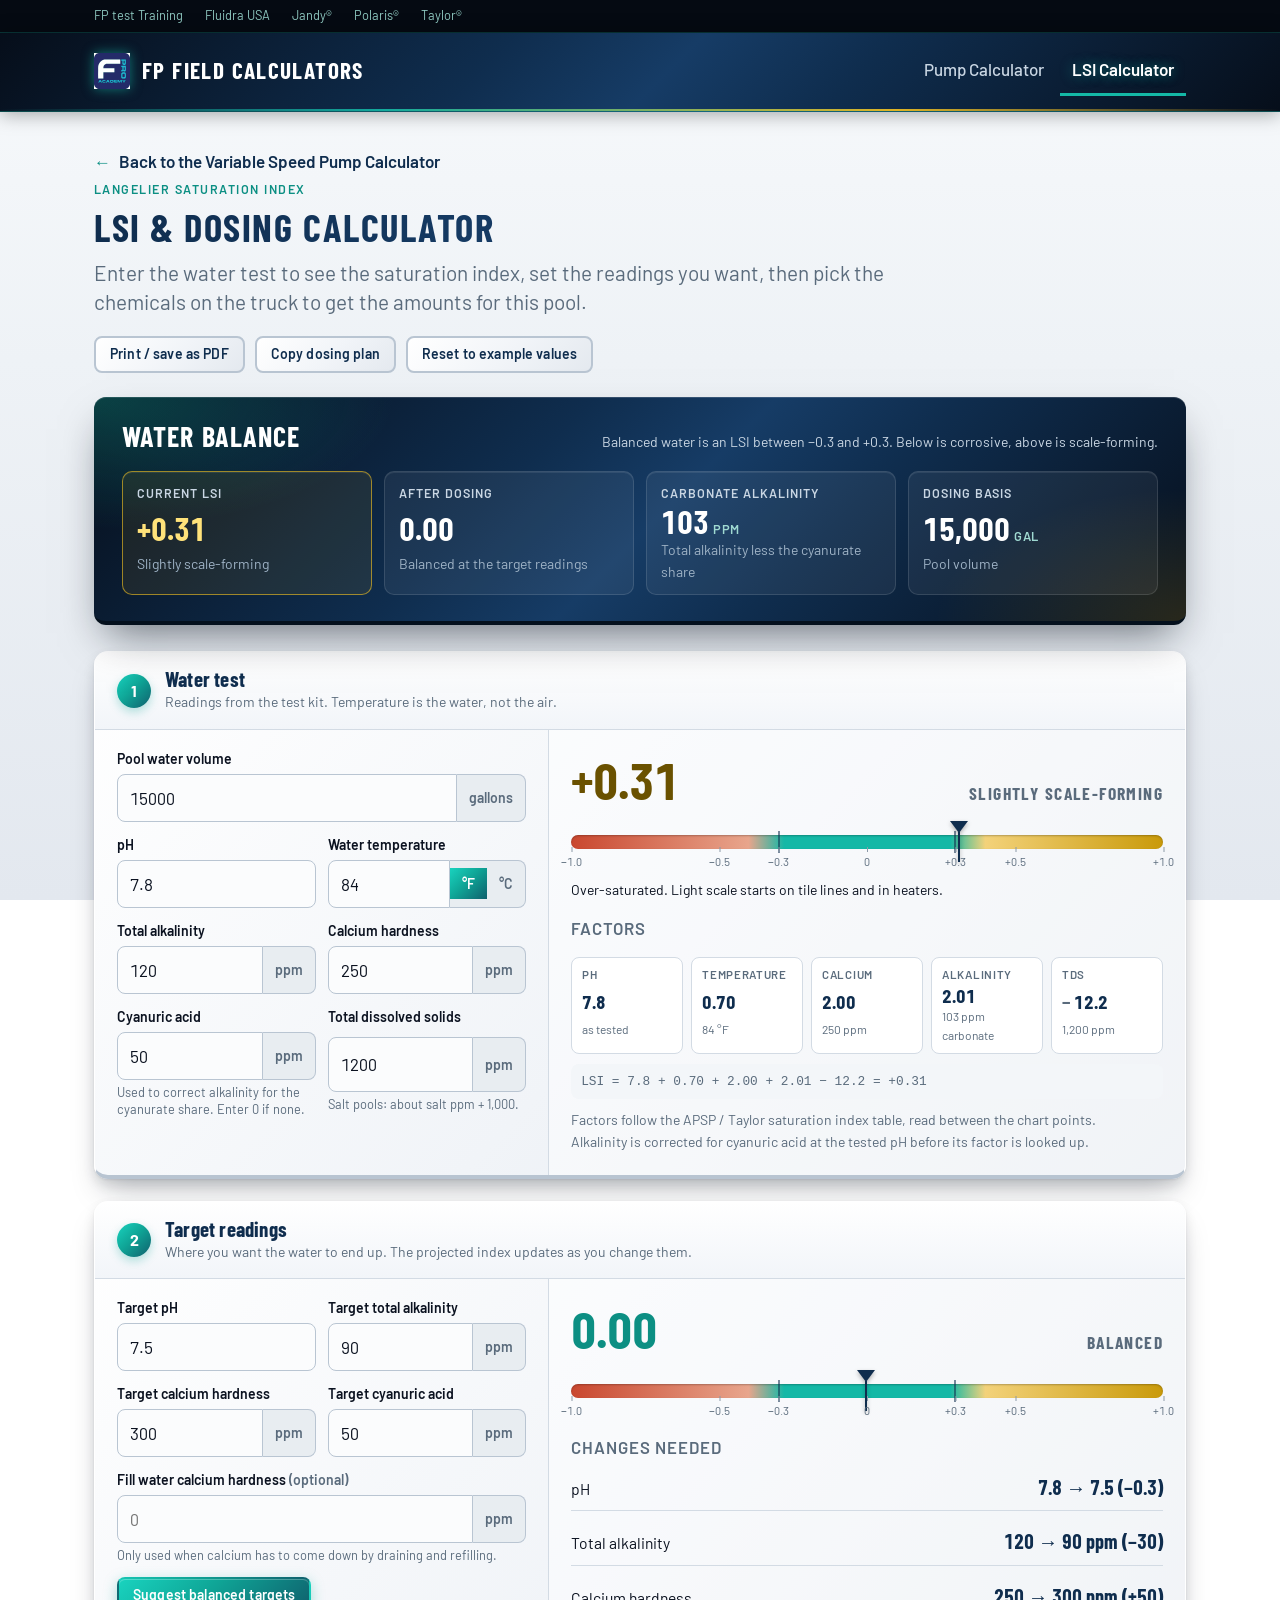
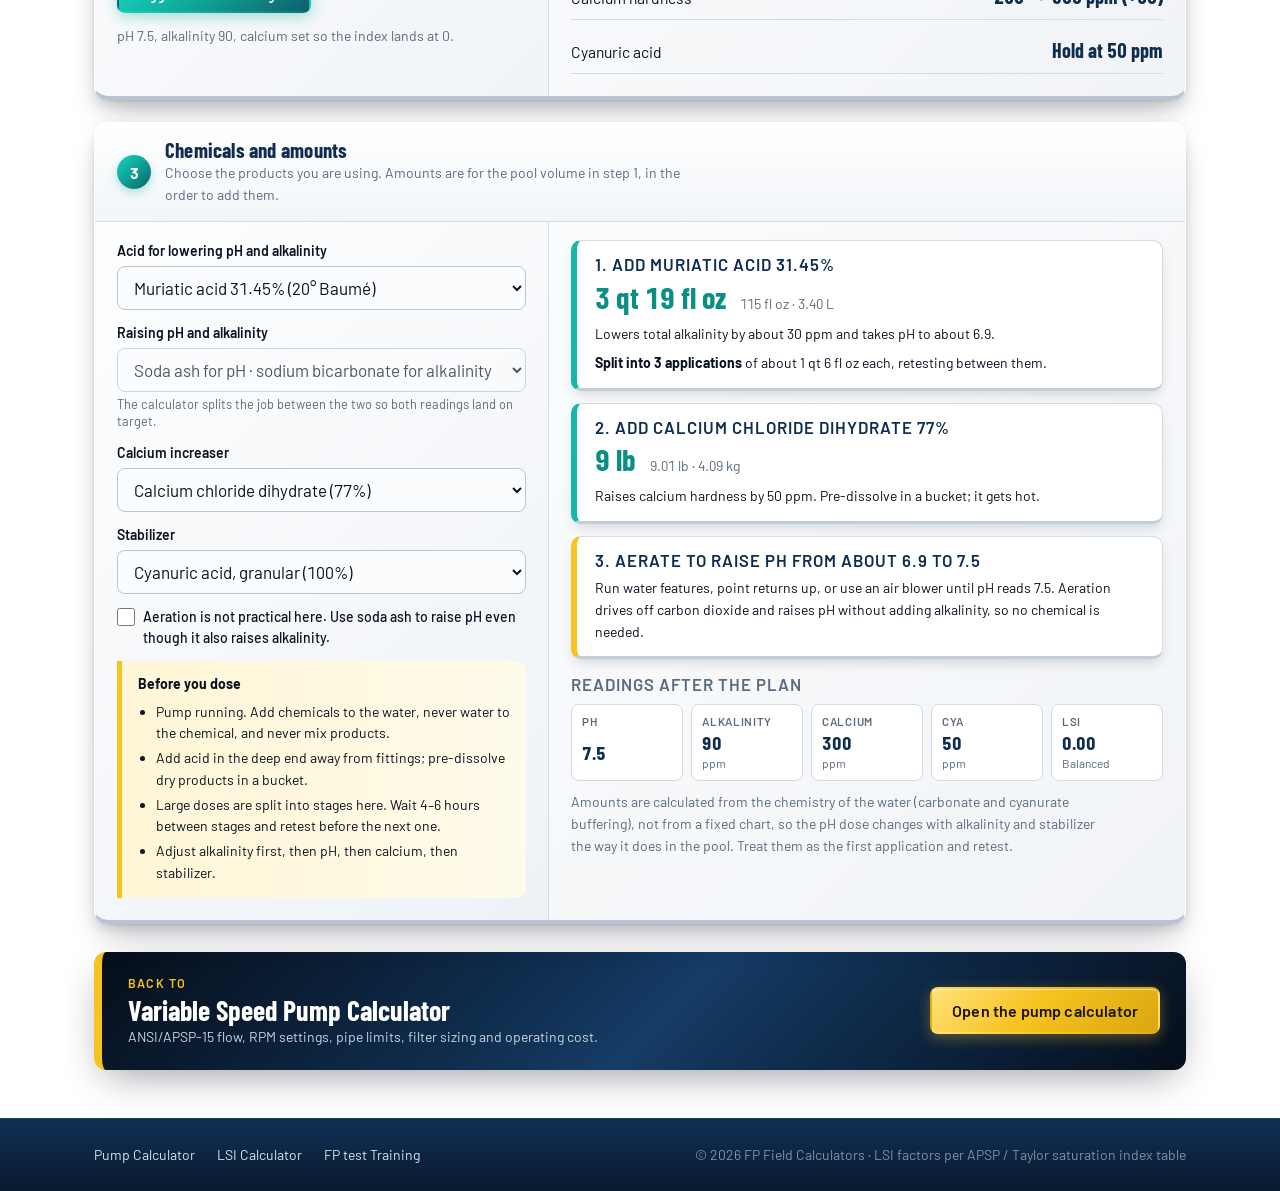
==== lsi.html @ d6dd89a1 "Add files via upload" ====
<!doctype html>
<html lang="en">
<head>
  <meta charset="utf-8">
  <meta name="viewport" content="width=device-width, initial-scale=1, viewport-fit=cover">
  <title>LSI &amp; Dosing Calculator</title>
  <meta name="description" content="Langelier Saturation Index for pool water with a dosing calculator: pick your chemicals and get the amounts to add for your pool volume.">
  <meta name="theme-color" content="#0F2D4E">
  <link rel="manifest" href="manifest.webmanifest">
  <link rel="icon" href="icon.svg" type="image/svg+xml">
  <link rel="preconnect" href="https://fonts.googleapis.com">
  <link rel="preconnect" href="https://fonts.gstatic.com" crossorigin>
  <link href="https://fonts.googleapis.com/css2?family=Barlow:wght@400;500;600;700&family=Barlow+Condensed:wght@600;700&display=swap" rel="stylesheet">
  <link rel="stylesheet" href="css/styles.css">
</head>
<body>
  <a class="skip" href="#app">Skip to content</a>

  <div class="utility">
    <div class="wrap utility-in">
      <a href="https://fptestacademy.github.io/testacademy/" target="_blank" rel="noopener">FP test Training</a>
      <a href="https://www.fluidrausa.com/en" target="_blank" rel="noopener">Fluidra USA</a>
      <a href="https://www.jandy.com/en" target="_blank" rel="noopener">Jandy&reg;</a>
      <a href="https://www.polarispool.com/en" target="_blank" rel="noopener">Polaris&reg;</a>
      <a href="https://taylortechnologies.com/" target="_blank" rel="noopener">Taylor&reg;</a>
    </div>
  </div>
  <header class="site-header">
    <div class="wrap header-in">
      <a class="brand" href="index.html"><img src="icon.svg" alt=""><span>FP Field Calculators</span></a>
      <button class="menu-btn" id="menubtn" type="button" aria-expanded="false" aria-controls="navarea" aria-label="Menu"><span></span><span></span><span></span></button>
      <div class="nav-area" id="navarea">
        <nav class="nav" aria-label="Main">
          <a href="index.html">Pump Calculator</a>
          <a href="lsi.html" aria-current="page">LSI Calculator</a>
        </nav>
      </div>
    </div>
  </header>

  <main id="app" tabindex="-1">
    <div class="wrap">
      <div class="page-title">
        <a class="backlink" href="index.html">Back to the Variable Speed Pump Calculator</a>
        <span class="eyebrow">Langelier Saturation Index</span>
        <h1>LSI &amp; Dosing Calculator</h1>
        <p class="lede">Enter the water test to see the saturation index, set the readings you want, then pick the chemicals on the truck to get the amounts for this pool.</p>
        <div class="page-actions no-print">
          <button class="btn btn-ghost btn-sm" id="printBtn" type="button">Print / save as PDF</button>
          <button class="btn btn-ghost btn-sm" id="copyBtn" type="button">Copy dosing plan</button>
          <button class="btn btn-ghost btn-sm" id="resetBtn" type="button">Reset to example values</button>
        </div>
      </div>

      <section class="hero" aria-labelledby="heroTitle">
        <div class="hero-head">
          <div class="hero-title" id="heroTitle">Water balance</div>
          <p class="hero-note">Balanced water is an LSI between −0.3 and +0.3. Below is corrosive, above is scale-forming.</p>
        </div>
        <div class="tiles">
          <div class="tile is-key"><span class="tile-label">Current LSI</span><span class="tile-value" id="tLsi">—</span><span class="tile-sub" id="tLsiWord">—</span></div>
          <div class="tile"><span class="tile-label">After dosing</span><span class="tile-value" id="tLsiAfter">—</span><span class="tile-sub" id="tLsiAfterWord">At the target readings</span></div>
          <div class="tile"><span class="tile-label">Carbonate alkalinity</span><span class="tile-value" id="tCarb">—</span><span class="tile-sub">Total alkalinity less the cyanurate share</span></div>
          <div class="tile"><span class="tile-label">Dosing basis</span><span class="tile-value" id="tVol">—</span><span class="tile-sub">Pool volume</span></div>
        </div>
      </section>

      <div class="steps">

        <!-- STEP 1 -->
        <section class="step" aria-labelledby="s1">
          <div class="step-head"><span class="step-n">1</span><div><h2 id="s1">Water test</h2><p>Readings from the test kit. Temperature is the water, not the air.</p></div></div>
          <div class="step-body">
            <div class="inputs">
              <div class="field">
                <label for="lsiVolume">Pool water volume</label>
                <div class="control"><input type="number" id="lsiVolume" inputmode="decimal" min="0" step="100" value="15000"><span class="unit">gallons</span></div>
              </div>
              <div class="two">
                <div class="field"><label for="ph">pH</label><input type="number" id="ph" inputmode="decimal" min="6" max="9" step="0.1" value="7.8"></div>
                <div class="field">
                  <label for="temp">Water temperature</label>
                  <div class="control"><input type="number" id="temp" inputmode="decimal" step="1" value="84"><span class="unit" style="padding:0"><span class="seg" style="border:0;border-radius:0 8px 8px 0;background:transparent"><button type="button" id="unitF" aria-pressed="true">°F</button><button type="button" id="unitC" aria-pressed="false">°C</button></span></span></div>
                </div>
              </div>
              <div class="two">
                <div class="field"><label for="ta">Total alkalinity</label><div class="control"><input type="number" id="ta" inputmode="decimal" min="0" step="10" value="120"><span class="unit">ppm</span></div></div>
                <div class="field"><label for="ch">Calcium hardness</label><div class="control"><input type="number" id="ch" inputmode="decimal" min="0" step="10" value="250"><span class="unit">ppm</span></div></div>
              </div>
              <div class="two">
                <div class="field"><label for="cya">Cyanuric acid</label><div class="control"><input type="number" id="cya" inputmode="decimal" min="0" step="5" value="50"><span class="unit">ppm</span></div><span class="hint">Used to correct alkalinity for the cyanurate share. Enter 0 if none.</span></div>
                <div class="field"><label for="tds">Total dissolved solids</label><div class="control"><input type="number" id="tds" inputmode="decimal" min="0" step="100" value="1200"><span class="unit">ppm</span></div><span class="hint">Salt pools: about salt ppm + 1,000.</span></div>
              </div>
            </div>
            <div class="results">
              <div class="gauge" aria-live="polite">
                <div class="gauge-top">
                  <span class="gauge-value" id="lsiValue">—</span>
                  <span class="gauge-word" id="lsiWord">—</span>
                </div>
                <div class="scale" aria-hidden="true">
                  <div class="scale-bar"></div>
                  <div class="scale-band" style="left:35%;width:30%"></div>
                  <div class="needle" id="needle" style="left:50%"></div>
                  <span class="scale-tick" style="left:0%">−1.0</span>
                  <span class="scale-tick" style="left:25%">−0.5</span>
                  <span class="scale-tick" style="left:35%">−0.3</span>
                  <span class="scale-tick" style="left:50%">0</span>
                  <span class="scale-tick" style="left:65%">+0.3</span>
                  <span class="scale-tick" style="left:75%">+0.5</span>
                  <span class="scale-tick" style="left:100%">+1.0</span>
                </div>
                <p class="small" id="lsiDesc" style="margin:0;max-width:none"></p>
              </div>
              <h3>Factors</h3>
              <div class="factors">
                <div class="factor"><span class="f-label">pH</span><span class="f-value" id="fPh">—</span><span class="f-sub">as tested</span></div>
                <div class="factor"><span class="f-label">Temperature</span><span class="f-value" id="fTf">—</span><span class="f-sub" id="fTfSub">—</span></div>
                <div class="factor"><span class="f-label">Calcium</span><span class="f-value" id="fCf">—</span><span class="f-sub" id="fCfSub">—</span></div>
                <div class="factor"><span class="f-label">Alkalinity</span><span class="f-value" id="fAf">—</span><span class="f-sub" id="fAfSub">—</span></div>
                <div class="factor is-minus"><span class="f-label">TDS</span><span class="f-value" id="fTds">—</span><span class="f-sub" id="fTdsSub">—</span></div>
              </div>
              <div class="formula" id="formula">LSI = pH + TF + CF + AF − TDSF</div>
              <p class="small muted" style="margin:0">Factors follow the APSP / Taylor saturation index table, read between the chart points. Alkalinity is corrected for cyanuric acid at the tested pH before its factor is looked up.</p>
            </div>
          </div>
        </section>

        <!-- STEP 2 -->
        <section class="step" aria-labelledby="s2">
          <div class="step-head"><span class="step-n">2</span><div><h2 id="s2">Target readings</h2><p>Where you want the water to end up. The projected index updates as you change them.</p></div></div>
          <div class="step-body">
            <div class="inputs">
              <div class="two">
                <div class="field"><label for="tPh">Target pH</label><input type="number" id="tPh" inputmode="decimal" min="6.8" max="8.2" step="0.1" value="7.5"></div>
                <div class="field"><label for="tTa">Target total alkalinity</label><div class="control"><input type="number" id="tTa" inputmode="decimal" min="0" step="10" value="90"><span class="unit">ppm</span></div></div>
              </div>
              <div class="two">
                <div class="field"><label for="tCh">Target calcium hardness</label><div class="control"><input type="number" id="tCh" inputmode="decimal" min="0" step="10" value="300"><span class="unit">ppm</span></div></div>
                <div class="field"><label for="tCya">Target cyanuric acid</label><div class="control"><input type="number" id="tCya" inputmode="decimal" min="0" step="5" value="50"><span class="unit">ppm</span></div></div>
              </div>
              <div class="field"><label for="fillCh">Fill water calcium hardness <span class="muted">(optional)</span></label><div class="control"><input type="number" id="fillCh" inputmode="decimal" min="0" step="10" placeholder="0"><span class="unit">ppm</span></div><span class="hint">Only used when calcium has to come down by draining and refilling.</span></div>
              <div class="row no-print"><button class="btn btn-primary btn-sm" id="suggestBtn" type="button">Suggest balanced targets</button><span class="small muted">pH 7.5, alkalinity 90, calcium set so the index lands at 0.</span></div>
            </div>
            <div class="results">
              <div class="gauge" aria-live="polite">
                <div class="gauge-top">
                  <span class="gauge-value" id="lsiTValue">—</span>
                  <span class="gauge-word" id="lsiTWord">—</span>
                </div>
                <div class="scale" aria-hidden="true">
                  <div class="scale-bar"></div>
                  <div class="scale-band" style="left:35%;width:30%"></div>
                  <div class="needle" id="needleT" style="left:50%"></div>
                  <span class="scale-tick" style="left:0%">−1.0</span>
                  <span class="scale-tick" style="left:25%">−0.5</span>
                  <span class="scale-tick" style="left:35%">−0.3</span>
                  <span class="scale-tick" style="left:50%">0</span>
                  <span class="scale-tick" style="left:65%">+0.3</span>
                  <span class="scale-tick" style="left:75%">+0.5</span>
                  <span class="scale-tick" style="left:100%">+1.0</span>
                </div>
              </div>
              <h3>Changes needed</h3>
              <div class="kv"><span class="k">pH</span><span class="v" id="dPh">—</span></div>
              <div class="kv"><span class="k">Total alkalinity</span><span class="v" id="dTa">—</span></div>
              <div class="kv"><span class="k">Calcium hardness</span><span class="v" id="dCh">—</span></div>
              <div class="kv"><span class="k">Cyanuric acid</span><span class="v" id="dCya">—</span></div>
              <p class="flag is-bad" id="flagTarget" hidden></p>
            </div>
          </div>
        </section>

        <!-- STEP 3 -->
        <section class="step" aria-labelledby="s3">
          <div class="step-head"><span class="step-n">3</span><div><h2 id="s3">Chemicals and amounts</h2><p>Choose the products you are using. Amounts are for the pool volume in step 1, in the order to add them.</p></div></div>
          <div class="step-body">
            <div class="inputs">
              <div class="field">
                <label for="acidType">Acid for lowering pH and alkalinity</label>
                <select id="acidType">
                  <option value="ma31">Muriatic acid 31.45% (20° Baumé)</option>
                  <option value="ma20">Muriatic acid 20%</option>
                  <option value="ma14">Muriatic acid 14.5% (low fume / half strength)</option>
                  <option value="dry">Dry acid — sodium bisulfate (93%)</option>
                </select>
              </div>
              <div class="field">
                <label for="baseNote">Raising pH and alkalinity</label>
                <select id="baseNote" disabled><option>Soda ash for pH · sodium bicarbonate for alkalinity</option></select>
                <span class="hint">The calculator splits the job between the two so both readings land on target.</span>
              </div>
              <div class="field">
                <label for="calType">Calcium increaser</label>
                <select id="calType">
                  <option value="di77">Calcium chloride dihydrate (77%)</option>
                  <option value="an94">Calcium chloride anhydrous (94%)</option>
                </select>
              </div>
              <div class="field">
                <label for="cyaType">Stabilizer</label>
                <select id="cyaType">
                  <option value="gran">Cyanuric acid, granular (100%)</option>
                </select>
              </div>
              <label class="check"><input type="checkbox" id="noAeration"><span>Aeration is not practical here. Use soda ash to raise pH even though it also raises alkalinity.</span></label>
              <div class="notice">
                <strong>Before you dose</strong>
                <ul>
                  <li>Pump running. Add chemicals to the water, never water to the chemical, and never mix products.</li>
                  <li>Add acid in the deep end away from fittings; pre-dissolve dry products in a bucket.</li>
                  <li>Large doses are split into stages here. Wait 4–6 hours between stages and retest before the next one.</li>
                  <li>Adjust alkalinity first, then pH, then calcium, then stabilizer.</li>
                </ul>
              </div>
            </div>
            <div class="results">
              <div class="plan" id="plan"></div>
              <h3>Readings after the plan</h3>
              <div class="after">
                <div class="factor"><span class="f-label">pH</span><span class="f-value" id="aPh">—</span></div>
                <div class="factor"><span class="f-label">Alkalinity</span><span class="f-value" id="aTa">—</span><span class="f-sub">ppm</span></div>
                <div class="factor"><span class="f-label">Calcium</span><span class="f-value" id="aCh">—</span><span class="f-sub">ppm</span></div>
                <div class="factor"><span class="f-label">CYA</span><span class="f-value" id="aCya">—</span><span class="f-sub">ppm</span></div>
                <div class="factor"><span class="f-label">LSI</span><span class="f-value" id="aLsi">—</span><span class="f-sub" id="aLsiWord">—</span></div>
              </div>
              <p class="small muted" style="margin:0">Amounts are calculated from the chemistry of the water (carbonate and cyanurate buffering), not from a fixed chart, so the pH dose changes with alkalinity and stabilizer the way it does in the pool. Treat them as the first application and retest.</p>
            </div>
          </div>
        </section>
      </div>

      <a class="xlink no-print" href="index.html">
        <div>
          <div class="xlink-label">Back to</div>
          <div class="xlink-title">Variable Speed Pump Calculator</div>
          <div class="xlink-sub">ANSI/APSP-15 flow, RPM settings, pipe limits, filter sizing and operating cost.</div>
        </div>
        <span class="btn btn-accent">Open the pump calculator</span>
      </a>
    </div>
  </main>

  <footer class="site-footer">
    <div class="wrap footer-in">
      <nav class="footer-nav" aria-label="Footer">
        <a href="index.html">Pump Calculator</a>
        <a href="lsi.html">LSI Calculator</a>
        <a href="https://fptestacademy.github.io/testacademy/" target="_blank" rel="noopener">FP test Training</a>
      </nav>
      <span>&copy; <span id="year">2026</span> FP Field Calculators &middot; LSI factors per APSP / Taylor saturation index table</span>
    </div>
  </footer>

  <div id="toast" class="toast" role="status" aria-live="polite"></div>
  <script src="js/common.js"></script>
  <script src="js/lsi.js"></script>
</body>
</html>
---- css/styles.css ----
/* FP Field Calculators
   Same chrome as the FP test Training site: thin utility bar, brushed-metal header with the
   current page underlined in teal, sheen cards with a 3-D lip, plain metal footer.
   Layout: worksheet steps top to bottom; inputs on the left of each step, results on the right. */
:root {
  --ink: #0B1220;
  --steel: #5A6B7C;
  --paper: #EEF2F6;
  --surface: #FFFFFF;
  --line: #D3DBE4;
  --navy: #0F2D4E;
  --navy-deep: #071527;
  --teal: #14B8A6;
  --teal-deep: #0C8F83;
  --tag: #F6C321;
  --ok: #0F8F83;
  --warn: #B7791F;
  --danger: #C62828;
  --metal: linear-gradient(135deg, #060E1A 0%, #0F2D4E 38%, #163C66 52%, #0F2D4E 66%, #060E1A 100%);
  --metal-flat: linear-gradient(180deg, #102F52, #081A2F);
  --sheen: linear-gradient(135deg, #FFFFFF 0%, #F1F4F8 55%, #E4E9EF 100%);
  --brass: linear-gradient(135deg, #FFE27A 0%, #F6C321 45%, #D9A70F 100%);
  --tealgrad: linear-gradient(135deg, #19D3BF 0%, #0FA697 45%, #0F2D4E 140%);
  --glow: 0 0 0 1px rgba(20,184,166,.35), 0 10px 30px rgba(15,45,78,.18);
  --shadow: 0 1px 2px rgba(11,18,32,.06), 0 8px 24px rgba(11,18,32,.08);
  --lift: inset 0 1px 0 #fff, 0 1px 2px rgba(11,18,32,.08), 0 6px 12px rgba(11,18,32,.10), 0 18px 32px -10px rgba(11,18,32,.28);

  --display: "Barlow Condensed", "Arial Narrow", "Helvetica Neue", Arial, sans-serif;
  --body: "Barlow", "Helvetica Neue", Arial, sans-serif;
  --mono: ui-monospace, SFMono-Regular, Menlo, Consolas, monospace;

  --step--1: 0.875rem;
  --step-0: 1.0625rem;
  --step-1: 1.3rem;
  --step-2: 1.75rem;
  --step-3: 2.4rem;
  --step-4: 3.2rem;
  --radius: 10px;
  color-scheme: light;
}

*, *::before, *::after { box-sizing: border-box; }
[hidden] { display: none !important; }
html { -webkit-text-size-adjust: 100%; }
body {
  margin: 0;
  background: linear-gradient(180deg, #F8FAFC 0%, #EEF2F6 40%, #E3E8EF 100%) fixed;
  color: var(--ink);
  font: 400 var(--step-0)/1.55 var(--body);
  display: flex; flex-direction: column; min-height: 100vh;
  padding-bottom: env(safe-area-inset-bottom, 0px);
}
main { flex: 1; }
h1, h2, h3 { font-family: var(--display); font-weight: 700; line-height: 1.1; color: var(--navy); margin: 0 0 .5em; letter-spacing: .01em; text-wrap: balance; }
h1 { font-size: var(--step-3); text-transform: uppercase; letter-spacing: .04em; }
h2 { font-size: var(--step-2); }
h3 { font-size: var(--step-1); font-weight: 600; }
p { margin: 0 0 1em; max-width: 68ch; }
a { color: var(--teal-deep); text-underline-offset: 3px; }
:focus-visible { outline: 3px solid var(--teal); outline-offset: 2px; }
main:focus { outline: none; }
img, svg { max-width: 100%; }
code { font-family: var(--mono); font-size: .92em; background: #E8EDF1; padding: .1em .35em; border-radius: 3px; }

.wrap { max-width: 1140px; margin: 0 auto; padding-left: max(24px, env(safe-area-inset-left, 0px)); padding-right: max(24px, env(safe-area-inset-right, 0px)); }
.pad { padding-top: 36px; padding-bottom: 64px; }
.muted { color: var(--steel); }
.small { font-size: var(--step--1); }
.row { display: flex; flex-wrap: wrap; gap: 12px; align-items: center; }
.sr, .skip { position: absolute; left: -9999px; }
.skip:focus { left: 12px; top: 12px; z-index: 30; background: var(--tag); color: var(--ink); padding: 8px 12px; }
.num { font-variant-numeric: tabular-nums; }

/* ---------- utility bar ---------- */
.utility { background: #050A12; color: #7FB8B0; font-size: .8rem; border-bottom: 1px solid rgba(20,184,166,.25); padding-top: env(safe-area-inset-top, 0px); }
.utility-in { display: flex; flex-wrap: wrap; gap: 0 22px; min-height: 32px; align-items: center; }
.utility a { color: #8FC9C1; text-decoration: none; padding: 6px 0; }
.utility a:hover { color: #fff; text-decoration: underline; }

/* ---------- header ---------- */
.site-header { background: var(--metal); border-bottom: 1px solid rgba(20,184,166,.35); box-shadow: 0 2px 18px rgba(0,0,0,.35); position: sticky; top: 0; z-index: 20; }
.site-header::after { content: ""; display: block; height: 2px; background: linear-gradient(90deg, transparent, var(--teal) 30%, var(--tag) 70%, transparent); opacity: .9; }
.header-in { display: flex; align-items: center; gap: 24px; min-height: 76px; }
.brand { display: flex; align-items: center; gap: 12px; white-space: nowrap; color: #fff; text-decoration: none; font: 700 1.45rem/1 var(--display); letter-spacing: .06em; text-transform: uppercase; }
.brand img { width: 36px; height: 36px; filter: drop-shadow(0 0 6px rgba(20,184,166,.6)); }
.menu-btn { display: none; margin-left: auto; background: none; border: 1.5px solid rgba(255,255,255,.35); border-radius: var(--radius); padding: 8px 10px; cursor: pointer; }
.menu-btn span { display: block; width: 20px; height: 2px; background: #fff; margin: 4px 0; }
.nav-area { display: flex; align-items: center; gap: 8px 4px; margin-left: auto; }
.nav { display: flex; gap: 4px; }
.nav a { color: #C9D6E3; text-decoration: none; padding: 10px 12px; font-weight: 500; border-bottom: 3px solid transparent; white-space: nowrap; }
.nav a:hover { color: #fff; border-color: rgba(255,255,255,.35); }
.nav a[aria-current="page"] { color: #fff; border-color: var(--teal); font-weight: 600; text-shadow: 0 0 12px rgba(20,184,166,.6); }

/* ---------- footer ---------- */
.site-footer { background: var(--metal-flat); border-top: 1px solid rgba(20,184,166,.3); color: #9FB3C6; margin-top: 48px; }
.footer-in { display: flex; flex-wrap: wrap; gap: 12px 28px; align-items: center; justify-content: space-between; min-height: 72px; padding-top: 14px; padding-bottom: 14px; font-size: var(--step--1); }
.footer-nav { display: flex; flex-wrap: wrap; gap: 4px 22px; }
.footer-nav a { color: #D7E3EE; text-decoration: none; }
.footer-nav a:hover { text-decoration: underline; }
.site-footer span { color: #7F93A6; }

/* ---------- buttons ---------- */
.btn { display: inline-flex; align-items: center; justify-content: center; gap: 8px; font: 600 1rem/1.2 var(--body); text-decoration: none; cursor: pointer; padding: 12px 20px; border-radius: 8px; border: 2px solid transparent; letter-spacing: .01em; transition: transform .12s ease, box-shadow .12s ease, filter .12s ease; }
.btn:hover { transform: translateY(-1px); }
.btn-primary { background: var(--tealgrad); color: #fff; box-shadow: 0 4px 14px rgba(15,166,151,.35), inset 0 1px 0 rgba(255,255,255,.25); }
.btn-primary:hover { filter: brightness(1.06); }
.btn-accent { background: var(--brass); color: #1A1400; box-shadow: 0 4px 14px rgba(246,195,33,.35), inset 0 1px 0 rgba(255,255,255,.55); }
.btn-ghost { color: var(--navy); border-color: #B9C5D2; background: var(--sheen); }
.btn-ghost:hover { border-color: var(--teal); box-shadow: 0 0 0 3px rgba(20,184,166,.15); }
.btn-sm { padding: 8px 14px; font-size: var(--step--1); }

/* ---------- page title band ---------- */
.page-title { padding-top: 36px; display: grid; gap: 6px; }
.eyebrow { color: var(--teal-deep); font-weight: 600; font-size: .78rem; text-transform: uppercase; letter-spacing: .12em; }
.page-title h1 { background: linear-gradient(90deg, #0F2D4E 0%, #163C66 40%, #0C8F83 100%); -webkit-background-clip: text; background-clip: text; color: transparent; margin: 0; }
.page-title .lede { font-size: var(--step-1); line-height: 1.4; color: var(--steel); margin: 4px 0 0; }
.page-actions { display: flex; flex-wrap: wrap; gap: 10px; align-items: center; margin-top: 14px; }
.backlink { display: inline-flex; align-items: center; gap: 8px; font-weight: 600; text-decoration: none; color: var(--navy); }
.backlink:hover { text-decoration: underline; }
.backlink::before { content: "\2190"; color: var(--teal-deep); }

/* ---------- summary hero (the "program these speeds" strip) ---------- */
.hero { display: grid; gap: 18px; background: var(--metal); color: #fff; border-radius: 12px; padding: 24px 28px 26px; margin: 24px 0 8px; position: relative; overflow: hidden; box-shadow: 0 1px 0 rgba(255,255,255,.15) inset, 0 20px 40px -12px rgba(6,14,26,.55); border-bottom: 4px solid #04101D; }
.hero::before { content: ""; position: absolute; inset: 0; background: radial-gradient(500px 220px at 0% 0%, rgba(20,184,166,.3), transparent 60%), radial-gradient(420px 220px at 100% 100%, rgba(246,195,33,.14), transparent 60%); pointer-events: none; }
.hero > * { position: relative; }
.hero-head { display: flex; flex-wrap: wrap; gap: 8px 20px; align-items: baseline; justify-content: space-between; }
.hero-title { font: 700 var(--step-2)/1.1 var(--display); text-transform: uppercase; letter-spacing: .04em; }
.hero-note { color: #C9D6E3; font-size: var(--step--1); margin: 0; max-width: none; }
.tiles { display: grid; grid-template-columns: repeat(auto-fit, minmax(150px, 1fr)); gap: 12px; }
.tile { background: rgba(255,255,255,.06); border: 1px solid rgba(255,255,255,.12); border-radius: 10px; padding: 12px 14px 12px; display: grid; gap: 2px; min-width: 0; box-shadow: inset 0 1px 0 rgba(255,255,255,.08); }
.tile.is-key { border-color: rgba(246,195,33,.6); background: rgba(246,195,33,.08); }
.tile-label { color: #C9D6E3; font-size: .78rem; text-transform: uppercase; letter-spacing: .08em; font-weight: 600; }
.tile-value { font: 700 2rem/1 var(--display); color: #fff; font-variant-numeric: tabular-nums; overflow-wrap: anywhere; }
.tile-value small { font: 600 .8rem/1 var(--body); color: #9FD9D1; margin-left: 4px; letter-spacing: .04em; }
.tile-sub { color: #9FB3C6; font-size: var(--step--1); }
.tile.is-bad .tile-value { color: #FFB4A8; font-size: 1.25rem; line-height: 1.15; }
.tile.is-key .tile-value { color: #FFE27A; }

/* ---------- worksheet steps ---------- */
.steps { display: grid; gap: 22px; margin-top: 26px; }
.step { background: var(--sheen); border: 1px solid #fff; border-bottom: 4px solid #B8C4D1; border-radius: 14px; box-shadow: var(--lift); overflow: hidden; }
.step-head { display: flex; gap: 14px; align-items: center; padding: 16px 22px; border-bottom: 1px solid var(--line); background: linear-gradient(180deg, #FFFFFF 0%, #F2F5F9 100%); }
.step-n { flex: 0 0 34px; height: 34px; border-radius: 50%; background: var(--tealgrad); color: #fff; display: inline-flex; align-items: center; justify-content: center; font: 700 1rem var(--body); box-shadow: 0 4px 10px rgba(15,166,151,.3); }
.step-head h2 { margin: 0; font-size: var(--step-1); }
.step-head p { margin: 0; color: var(--steel); font-size: var(--step--1); }
.step-body { display: grid; grid-template-columns: minmax(0, 5fr) minmax(0, 7fr); }
.step-body > * { min-width: 0; }
.inputs { padding: 18px 22px 22px; display: grid; gap: 12px; align-content: start; border-right: 1px solid var(--line); }
.results { padding: 18px 22px 22px; display: grid; gap: 10px; align-content: start; background: rgba(255,255,255,.45); }
.results h3 { margin: 6px 0 0; font-size: 1.05rem; color: var(--steel); font-family: var(--body); font-weight: 600; text-transform: uppercase; letter-spacing: .06em; }
.results h3:first-child { margin-top: 0; }

/* fields */
.field { display: grid; gap: 4px; }
.field label { font-weight: 600; font-size: var(--step--1); color: var(--ink); }
.field .hint { color: var(--steel); font-size: .8rem; line-height: 1.35; }
.control { display: flex; align-items: stretch; }
.control input, .control select { flex: 1; min-width: 0; }
.control .unit { display: inline-flex; align-items: center; padding: 0 12px; border: 1.5px solid #B9C5D2; border-left: 0; border-radius: 0 8px 8px 0; background: #E8EDF1; color: var(--steel); font-size: var(--step--1); font-weight: 600; white-space: nowrap; }
.control input:has(+ .unit), .control select:has(+ .unit) { border-radius: 8px 0 0 8px; }
input, select { font: inherit; color: var(--ink); background: #FBFCFD; border: 1.5px solid #B9C5D2; border-radius: 8px; padding: 10px 12px; width: 100%; font-variant-numeric: tabular-nums; }
input:focus, select:focus { border-color: var(--teal); box-shadow: 0 0 0 3px rgba(20,184,166,.18); outline: none; }
input[type=number] { -moz-appearance: textfield; appearance: textfield; }
.two { display: grid; grid-template-columns: 1fr 1fr; gap: 12px; }
.seg { display: inline-flex; border: 1.5px solid #B9C5D2; border-radius: 8px; overflow: hidden; background: #FBFCFD; }
.seg button { background: transparent; border: 0; padding: 7px 12px; font: 600 var(--step--1) var(--body); color: var(--steel); cursor: pointer; }
.seg button[aria-pressed="true"] { background: var(--tealgrad); color: #fff; }
.check { display: flex; align-items: flex-start; gap: 8px; font-weight: 500; font-size: var(--step--1); }
.check input { width: 18px; height: 18px; margin: 2px 0 0; flex: 0 0 auto; accent-color: var(--teal-deep); }

/* result rows */
.kv { display: grid; grid-template-columns: minmax(0, 1fr) auto; gap: 4px 16px; align-items: baseline; padding: 9px 0; border-bottom: 1px solid var(--line); }
.kv:last-child { border-bottom: 0; }
.kv .k { color: var(--ink); font-size: .98rem; }
.kv .k small { display: block; color: var(--steel); font-size: .8rem; line-height: 1.35; }
.kv .v { font: 700 1.25rem/1.1 var(--display); color: var(--navy); font-variant-numeric: tabular-nums; text-align: right; white-space: nowrap; }
.kv .v small { font: 600 .78rem/1 var(--body); color: var(--steel); margin-left: 4px; }
.kv.is-key .v { color: var(--teal-deep); font-size: 1.5rem; }
.kv .v.is-text { font: 600 .95rem/1.3 var(--body); color: var(--danger); white-space: normal; max-width: 22ch; }
.kv .flag { grid-column: 1 / -1; }
.flag { display: flex; gap: 8px; align-items: flex-start; font-size: var(--step--1); line-height: 1.35; padding: 8px 12px; border-radius: 8px; border-left: 4px solid var(--warn); background: #FFF6D6; color: #5E3F08; max-width: none; margin: 0; }
.flag.is-bad { border-left-color: var(--danger); background: #FBEAE9; color: #7A1C17; }
.flag.is-ok { border-left-color: var(--ok); background: #E4F6F2; color: #0B5B53; }
.flag.is-info { border-left-color: var(--navy); background: #E9EFF6; color: #163C66; }
.pill { display: inline-block; padding: 3px 9px; border-radius: 999px; font-weight: 600; font-size: .78rem; white-space: nowrap; background: #E6EBF1; color: var(--steel); }
.pill.ok { background: linear-gradient(90deg, #D8F5F0, #E9FAF7); color: #0C6F66; }
.pill.bad { background: #FBEAE9; color: #9A1F19; }
.pill.warn { background: #FFF1C9; color: #7A5410; }

/* tables */
.tabs { display: flex; flex-wrap: wrap; gap: 8px; margin: 2px 0 10px; }
.chip { background: var(--sheen); border: 1.5px solid var(--line); color: var(--ink); border-radius: 999px; padding: 6px 14px; font: 500 var(--step--1) var(--body); cursor: pointer; box-shadow: 0 2px 4px rgba(11,18,32,.08); }
.chip:hover { border-color: var(--teal); }
.chip[aria-pressed="true"] { background: var(--tealgrad); border-color: transparent; color: #fff; }
.table-scroll { overflow-x: auto; background: var(--surface); border: 1px solid var(--line); border-radius: var(--radius); }
table { border-collapse: collapse; width: 100%; font-size: .95rem; }
th, td { text-align: left; padding: 9px 12px; border-bottom: 1px solid var(--line); white-space: nowrap; font-variant-numeric: tabular-nums; }
th { font-weight: 600; color: var(--steel); font-size: .8rem; text-transform: uppercase; letter-spacing: .05em; border-bottom: 2px solid var(--teal); background: #F7F9FB; }
td.n, th.n { text-align: right; }
tbody tr:last-child td { border-bottom: 0; }
tbody tr.is-fit td:first-child { font-weight: 700; color: var(--navy); }
tbody tr.is-dim td { color: #8B99A8; }

/* LSI gauge */
.gauge { display: grid; gap: 8px; padding: 6px 0 2px; }
.gauge-top { display: flex; flex-wrap: wrap; gap: 6px 18px; align-items: baseline; justify-content: space-between; }
.gauge-value { font: 700 3.2rem/1 var(--display); color: var(--navy); font-variant-numeric: tabular-nums; }
.gauge-value.is-low { color: #8A2E1E; }
.gauge-value.is-high { color: #6A5100; }
.gauge-value.is-ok { color: var(--teal-deep); }
.gauge-word { font: 700 1.1rem/1.2 var(--display); text-transform: uppercase; letter-spacing: .08em; color: var(--steel); }
.scale { position: relative; height: 54px; margin-top: 4px; }
.scale-bar { position: absolute; left: 0; right: 0; top: 18px; height: 14px; border-radius: 7px; background: linear-gradient(90deg, #C9472F 0%, #E8A58C 30%, #14B8A6 36%, #14B8A6 64%, #F3D27A 70%, #C99A0A 100%); box-shadow: inset 0 1px 2px rgba(0,0,0,.25); }
.scale-tick { position: absolute; top: 36px; transform: translateX(-50%); font-size: .72rem; color: var(--steel); font-variant-numeric: tabular-nums; }
.scale-tick::before { content: ""; position: absolute; left: 50%; top: -6px; width: 1px; height: 5px; background: #8B99A8; }
.scale-band { position: absolute; top: 14px; height: 22px; border-left: 2px solid var(--navy); border-right: 2px solid var(--navy); opacity: .55; }
.needle { position: absolute; top: 4px; width: 0; height: 0; transform: translateX(-50%); border-left: 9px solid transparent; border-right: 9px solid transparent; border-top: 12px solid var(--navy); filter: drop-shadow(0 2px 2px rgba(0,0,0,.3)); transition: left .25s ease; }
.needle::after { content: ""; position: absolute; left: -1px; top: -1px; width: 2px; height: 30px; background: var(--navy); }
.factors { display: grid; grid-template-columns: repeat(auto-fit, minmax(96px, 1fr)); gap: 8px; margin-top: 10px; }
.factor { background: var(--surface); border: 1px solid var(--line); border-radius: 8px; padding: 8px 10px; display: grid; gap: 2px; min-width: 0; }
.factor .f-label { font-size: .72rem; color: var(--steel); text-transform: uppercase; letter-spacing: .06em; font-weight: 600; }
.factor .f-value { font: 700 1.2rem/1 var(--display); color: var(--navy); font-variant-numeric: tabular-nums; }
.factor .f-sub { font-size: .75rem; color: var(--steel); }
.factor.is-minus .f-value::before { content: "\2212\00a0"; color: var(--steel); }
.formula { font-family: var(--mono); font-size: .8rem; color: var(--steel); background: #F3F6F9; padding: 8px 10px; border-radius: 8px; overflow-x: auto; white-space: nowrap; }

/* dosing plan */
.plan { display: grid; gap: 12px; }
.dose { background: var(--surface); border: 1px solid var(--line); border-left: 6px solid var(--teal); border-radius: var(--radius); padding: 14px 18px; display: grid; gap: 8px; box-shadow: inset 0 1px 0 #fff, 0 6px 14px -4px rgba(11,18,32,.18); border-bottom-width: 3px; border-bottom-color: #C3CDD8; }
.dose.is-none { border-left-color: var(--line); }
.dose.is-drain { border-left-color: var(--navy); }
.dose.is-air { border-left-color: var(--tag); }
.dose-head { display: flex; flex-wrap: wrap; gap: 6px 14px; align-items: baseline; justify-content: space-between; }
.dose-head h3 { margin: 0; font-size: 1.05rem; color: var(--navy); }
.dose-target { color: var(--steel); font-size: var(--step--1); font-variant-numeric: tabular-nums; }
.dose-amt { display: flex; flex-wrap: wrap; gap: 4px 14px; align-items: baseline; }
.dose-amt .big { font: 700 1.9rem/1 var(--display); color: var(--teal-deep); font-variant-numeric: tabular-nums; }
.dose-amt .alt { color: var(--steel); font-size: var(--step--1); font-variant-numeric: tabular-nums; }
.dose p { margin: 0; font-size: var(--step--1); color: var(--ink); max-width: none; }
.dose ul { margin: 0; padding-left: 18px; font-size: var(--step--1); color: var(--ink); }
.dose li { margin: 2px 0; }
.after { display: grid; grid-template-columns: repeat(auto-fit, minmax(110px, 1fr)); gap: 8px; }

.notice { background: linear-gradient(90deg, #FFF6D6, #FFFBEA); border-left: 5px solid var(--tag); padding: 12px 16px; max-width: none; border-radius: 0 var(--radius) var(--radius) 0; font-size: var(--step--1); }
.notice ul { margin: 6px 0 0; padding-left: 18px; }
.notice li { margin: 3px 0; }
details.more { margin-top: 4px; }
details.more summary { cursor: pointer; font-weight: 600; color: var(--navy); font-size: var(--step--1); }
details.more[open] summary { margin-bottom: 8px; }
.toast { position: fixed; left: 50%; bottom: calc(24px + env(safe-area-inset-bottom, 0px)); transform: translate(-50%, 20px); background: var(--navy-deep); color: #fff; padding: 12px 18px; border-radius: 8px; opacity: 0; pointer-events: none; transition: opacity .2s, transform .2s; z-index: 40; border: 1px solid rgba(20,184,166,.5); box-shadow: 0 8px 30px rgba(0,0,0,.35); }
.toast.show { opacity: 1; transform: translate(-50%, 0); }

/* cross-link card at the bottom of each page */
.xlink { display: grid; grid-template-columns: 1fr auto; gap: 16px; align-items: center; background: var(--metal); color: #fff; border-radius: 12px; padding: 22px 26px; margin-top: 28px; border-left: 8px solid var(--tag); text-decoration: none; box-shadow: 0 14px 40px -12px rgba(6,14,26,.45); }
.xlink:hover { filter: brightness(1.08); }
.xlink-label { color: var(--tag); font-weight: 600; font-size: .78rem; text-transform: uppercase; letter-spacing: .1em; }
.xlink-title { font: 700 var(--step-2)/1.15 var(--display); }
.xlink-sub { color: #C9D6E3; font-size: var(--step--1); }
.xlink .btn { white-space: nowrap; }

/* ---------- responsive ---------- */
@media (max-width: 900px) {
  .step-body { grid-template-columns: 1fr; }
  .inputs { border-right: 0; border-bottom: 1px solid var(--line); }
}
@media (max-width: 800px) {
  :root { --step-3: 2rem; }
  .menu-btn { display: block; }
  .nav-area { display: none; width: 100%; flex-direction: column; align-items: stretch; margin: 0; padding: 8px 0 14px; border-top: 1px solid rgba(255,255,255,.15); }
  .nav-area.open { display: flex; }
  .header-in { flex-wrap: wrap; }
  .nav { flex-direction: column; }
  .nav a { border-bottom: 1px solid rgba(255,255,255,.12); border-left: 3px solid transparent; padding: 12px 10px; }
  .nav a[aria-current="page"] { border-bottom-color: rgba(255,255,255,.12); border-left-color: var(--teal); }
  .hero { padding: 18px 18px 20px; }
  .xlink { grid-template-columns: 1fr; }
  .two { grid-template-columns: 1fr; }
  .kv .v.is-text { max-width: none; }
}
@media (max-width: 560px) {
  .footer-in { justify-content: center; text-align: center; }
  .tile-value { font-size: 1.7rem; }
  .gauge-value { font-size: 2.6rem; }
}
@media (prefers-reduced-motion: reduce) { .toast, .needle, .btn { transition: none; } }

/* ---------- print ---------- */
@media print {
  body { background: #fff; color: #000; font-size: 10.5pt; }
  .utility, .site-header, .site-footer, .page-actions, .menu-btn, .xlink, .toast, .tabs, .no-print { display: none !important; }
  .hero { background: #0F2D4E !important; -webkit-print-color-adjust: exact; print-color-adjust: exact; box-shadow: none; }
  .step { box-shadow: none; border: 1px solid #999; break-inside: avoid; }
  .step-body { grid-template-columns: 1fr 1fr; }
  .inputs, .results { padding: 10px 14px; }
  input, select { border: 0; border-bottom: 1px solid #999; border-radius: 0; padding: 2px 4px; background: #fff; }
  .control .unit { border: 0; background: none; }
  .pad { padding-top: 0; }
  a[href]::after { content: ""; }
}
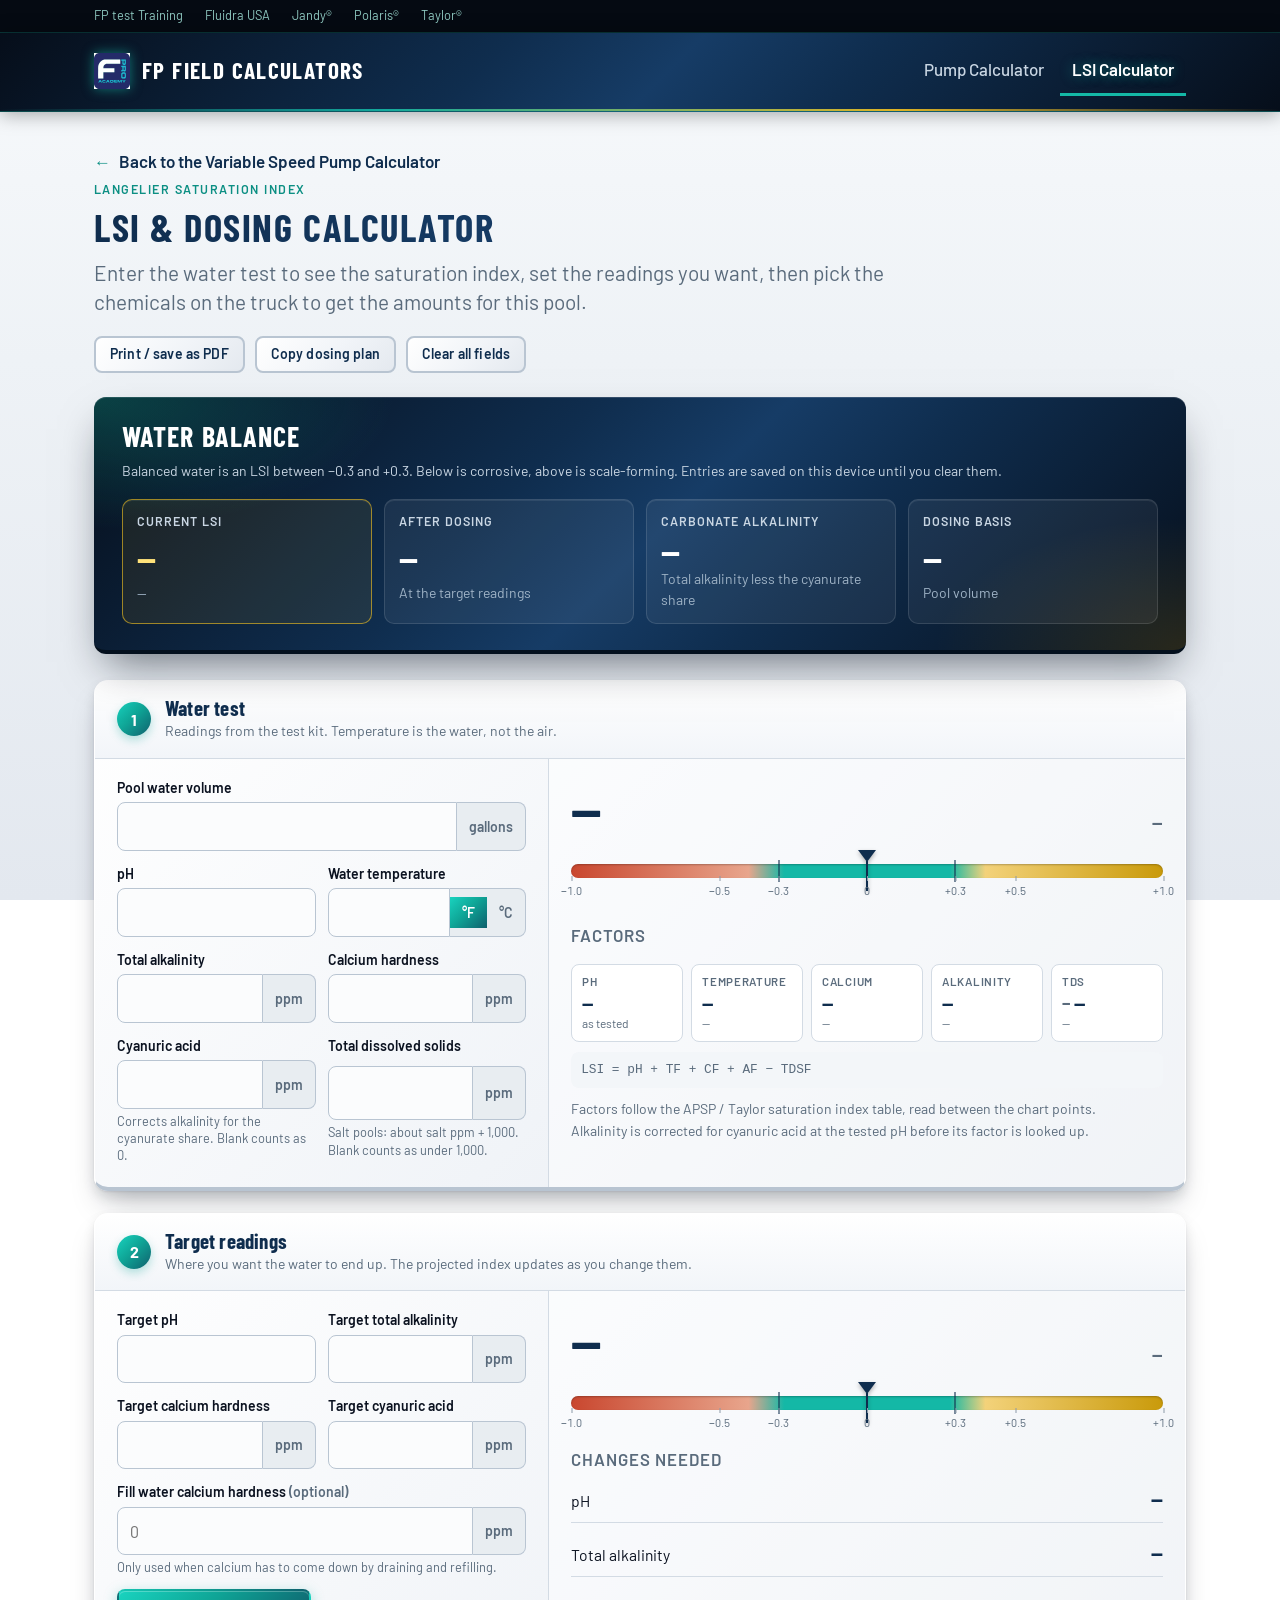
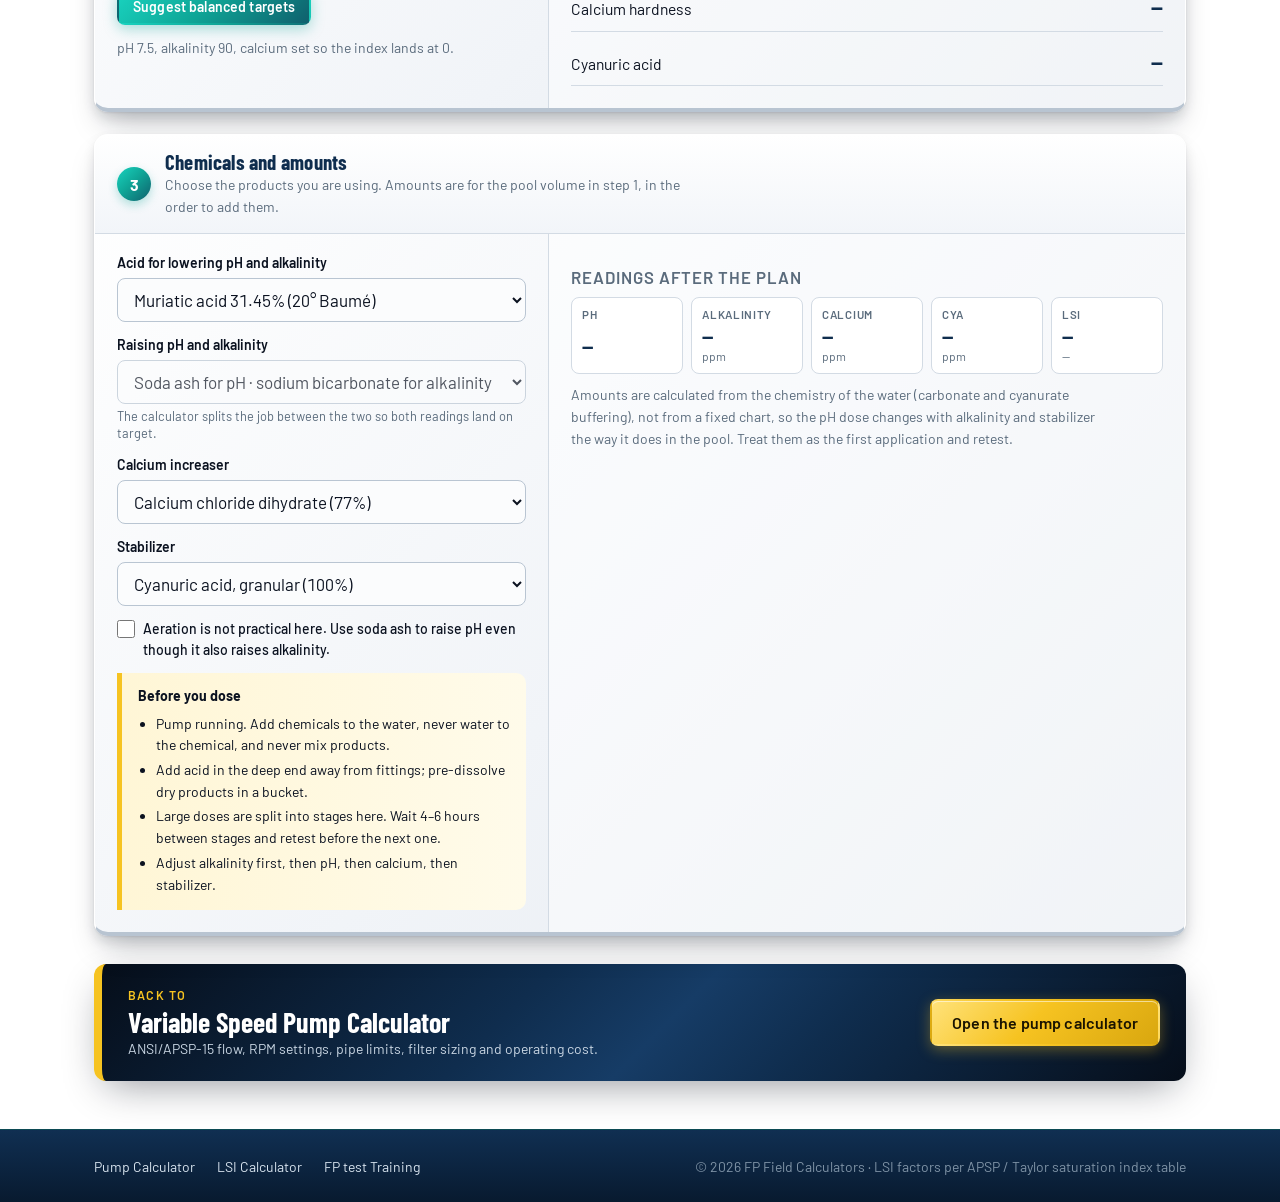
==== commit 593585f1: "Update lsi.html" ====
--- a/lsi.html
+++ b/lsi.html
@@ -48,14 +48,14 @@
         <div class="page-actions no-print">
           <button class="btn btn-ghost btn-sm" id="printBtn" type="button">Print / save as PDF</button>
           <button class="btn btn-ghost btn-sm" id="copyBtn" type="button">Copy dosing plan</button>
-          <button class="btn btn-ghost btn-sm" id="resetBtn" type="button">Reset to example values</button>
+          <button class="btn btn-ghost btn-sm" id="clearBtn" type="button">Clear all fields</button>
         </div>
       </div>
 
       <section class="hero" aria-labelledby="heroTitle">
         <div class="hero-head">
           <div class="hero-title" id="heroTitle">Water balance</div>
-          <p class="hero-note">Balanced water is an LSI between −0.3 and +0.3. Below is corrosive, above is scale-forming.</p>
+          <p class="hero-note">Balanced water is an LSI between −0.3 and +0.3. Below is corrosive, above is scale-forming. Entries are saved on this device until you clear them.</p>
         </div>
         <div class="tiles">
           <div class="tile is-key"><span class="tile-label">Current LSI</span><span class="tile-value" id="tLsi">—</span><span class="tile-sub" id="tLsiWord">—</span></div>
@@ -74,22 +74,22 @@
             <div class="inputs">
               <div class="field">
                 <label for="lsiVolume">Pool water volume</label>
-                <div class="control"><input type="number" id="lsiVolume" inputmode="decimal" min="0" step="100" value="15000"><span class="unit">gallons</span></div>
-              </div>
-              <div class="two">
-                <div class="field"><label for="ph">pH</label><input type="number" id="ph" inputmode="decimal" min="6" max="9" step="0.1" value="7.8"></div>
+                <div class="control"><input type="number" id="lsiVolume" inputmode="decimal" min="0" step="100"><span class="unit">gallons</span></div>
+              </div>
+              <div class="two">
+                <div class="field"><label for="ph">pH</label><input type="number" id="ph" inputmode="decimal" min="6" max="9" step="0.1"></div>
                 <div class="field">
                   <label for="temp">Water temperature</label>
-                  <div class="control"><input type="number" id="temp" inputmode="decimal" step="1" value="84"><span class="unit" style="padding:0"><span class="seg" style="border:0;border-radius:0 8px 8px 0;background:transparent"><button type="button" id="unitF" aria-pressed="true">°F</button><button type="button" id="unitC" aria-pressed="false">°C</button></span></span></div>
-                </div>
-              </div>
-              <div class="two">
-                <div class="field"><label for="ta">Total alkalinity</label><div class="control"><input type="number" id="ta" inputmode="decimal" min="0" step="10" value="120"><span class="unit">ppm</span></div></div>
-                <div class="field"><label for="ch">Calcium hardness</label><div class="control"><input type="number" id="ch" inputmode="decimal" min="0" step="10" value="250"><span class="unit">ppm</span></div></div>
-              </div>
-              <div class="two">
-                <div class="field"><label for="cya">Cyanuric acid</label><div class="control"><input type="number" id="cya" inputmode="decimal" min="0" step="5" value="50"><span class="unit">ppm</span></div><span class="hint">Used to correct alkalinity for the cyanurate share. Enter 0 if none.</span></div>
-                <div class="field"><label for="tds">Total dissolved solids</label><div class="control"><input type="number" id="tds" inputmode="decimal" min="0" step="100" value="1200"><span class="unit">ppm</span></div><span class="hint">Salt pools: about salt ppm + 1,000.</span></div>
+                  <div class="control"><input type="number" id="temp" inputmode="decimal" step="1"><span class="unit" style="padding:0"><span class="seg" style="border:0;border-radius:0 8px 8px 0;background:transparent"><button type="button" id="unitF" aria-pressed="true">°F</button><button type="button" id="unitC" aria-pressed="false">°C</button></span></span></div>
+                </div>
+              </div>
+              <div class="two">
+                <div class="field"><label for="ta">Total alkalinity</label><div class="control"><input type="number" id="ta" inputmode="decimal" min="0" step="10"><span class="unit">ppm</span></div></div>
+                <div class="field"><label for="ch">Calcium hardness</label><div class="control"><input type="number" id="ch" inputmode="decimal" min="0" step="10"><span class="unit">ppm</span></div></div>
+              </div>
+              <div class="two">
+                <div class="field"><label for="cya">Cyanuric acid</label><div class="control"><input type="number" id="cya" inputmode="decimal" min="0" step="5"><span class="unit">ppm</span></div><span class="hint">Corrects alkalinity for the cyanurate share. Blank counts as 0.</span></div>
+                <div class="field"><label for="tds">Total dissolved solids</label><div class="control"><input type="number" id="tds" inputmode="decimal" min="0" step="100"><span class="unit">ppm</span></div><span class="hint">Salt pools: about salt ppm + 1,000. Blank counts as under 1,000.</span></div>
               </div>
             </div>
             <div class="results">
@@ -132,12 +132,12 @@
           <div class="step-body">
             <div class="inputs">
               <div class="two">
-                <div class="field"><label for="tPh">Target pH</label><input type="number" id="tPh" inputmode="decimal" min="6.8" max="8.2" step="0.1" value="7.5"></div>
-                <div class="field"><label for="tTa">Target total alkalinity</label><div class="control"><input type="number" id="tTa" inputmode="decimal" min="0" step="10" value="90"><span class="unit">ppm</span></div></div>
-              </div>
-              <div class="two">
-                <div class="field"><label for="tCh">Target calcium hardness</label><div class="control"><input type="number" id="tCh" inputmode="decimal" min="0" step="10" value="300"><span class="unit">ppm</span></div></div>
-                <div class="field"><label for="tCya">Target cyanuric acid</label><div class="control"><input type="number" id="tCya" inputmode="decimal" min="0" step="5" value="50"><span class="unit">ppm</span></div></div>
+                <div class="field"><label for="tPh">Target pH</label><input type="number" id="tPh" inputmode="decimal" min="6.8" max="8.2" step="0.1"></div>
+                <div class="field"><label for="tTa">Target total alkalinity</label><div class="control"><input type="number" id="tTa" inputmode="decimal" min="0" step="10"><span class="unit">ppm</span></div></div>
+              </div>
+              <div class="two">
+                <div class="field"><label for="tCh">Target calcium hardness</label><div class="control"><input type="number" id="tCh" inputmode="decimal" min="0" step="10"><span class="unit">ppm</span></div></div>
+                <div class="field"><label for="tCya">Target cyanuric acid</label><div class="control"><input type="number" id="tCya" inputmode="decimal" min="0" step="5"><span class="unit">ppm</span></div></div>
               </div>
               <div class="field"><label for="fillCh">Fill water calcium hardness <span class="muted">(optional)</span></label><div class="control"><input type="number" id="fillCh" inputmode="decimal" min="0" step="10" placeholder="0"><span class="unit">ppm</span></div><span class="hint">Only used when calcium has to come down by draining and refilling.</span></div>
               <div class="row no-print"><button class="btn btn-primary btn-sm" id="suggestBtn" type="button">Suggest balanced targets</button><span class="small muted">pH 7.5, alkalinity 90, calcium set so the index lands at 0.</span></div>
@@ -257,3 +257,4 @@
   <script src="js/lsi.js"></script>
 </body>
 </html>
+
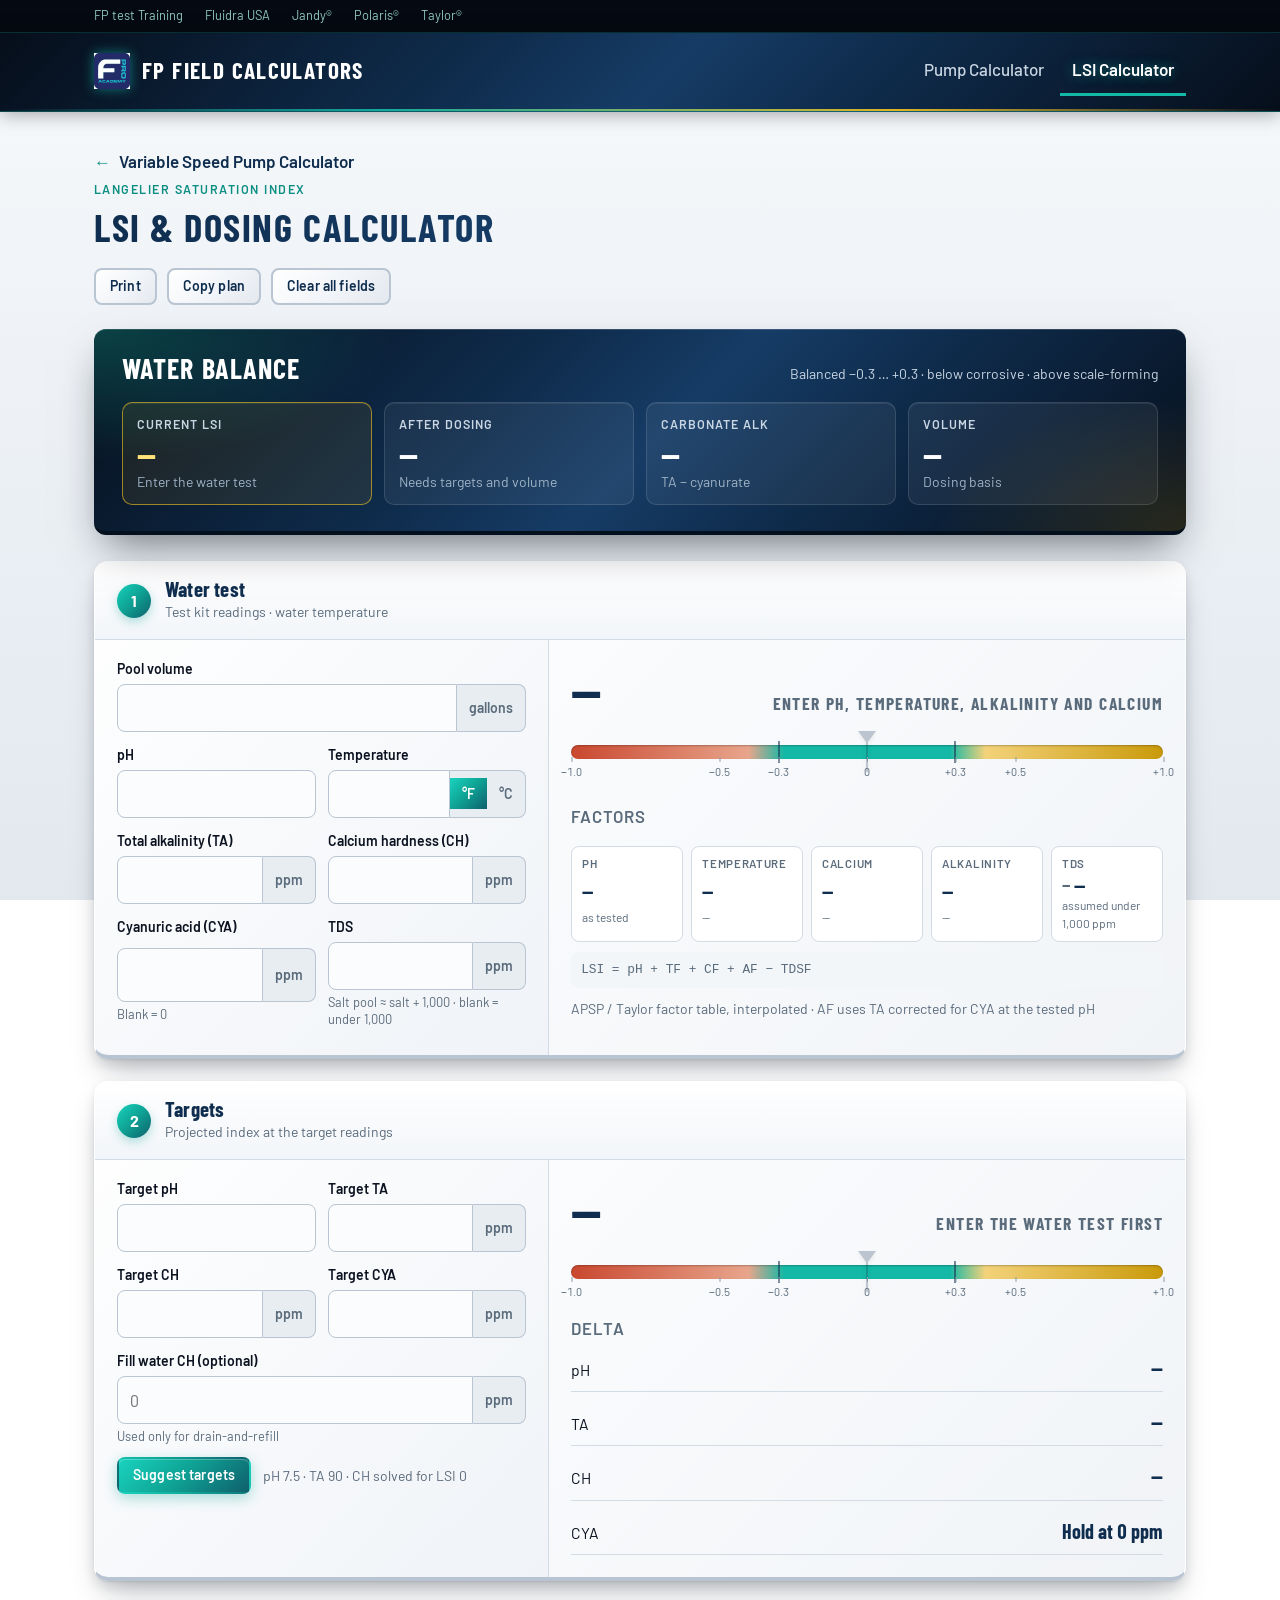
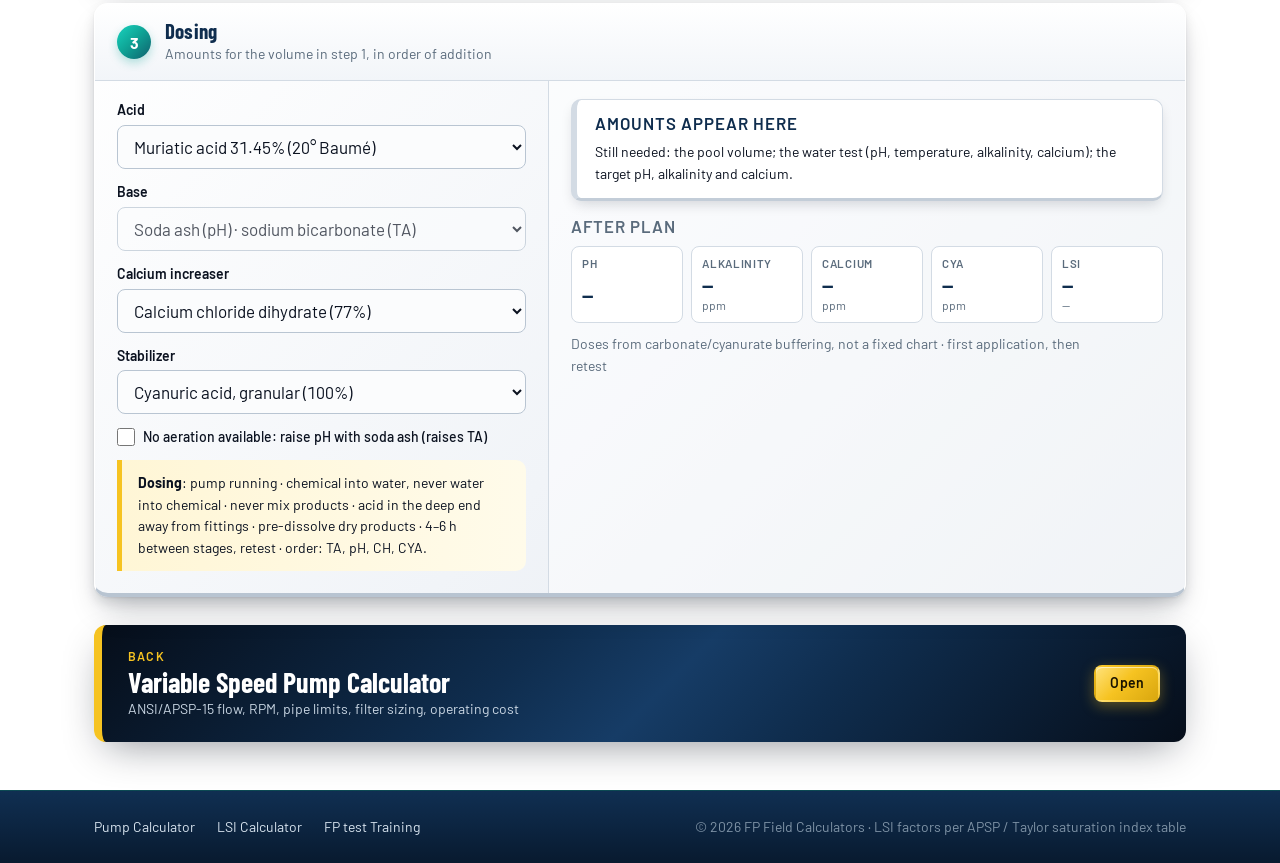
==== commit 8db903d2: "Update lsi.html" ====
--- a/lsi.html
+++ b/lsi.html
@@ -10,7 +10,7 @@
   <link rel="icon" href="icon.svg" type="image/svg+xml">
   <link rel="preconnect" href="https://fonts.googleapis.com">
   <link rel="preconnect" href="https://fonts.gstatic.com" crossorigin>
-  <link href="https://fonts.googleapis.com/css2?family=Barlow:wght@400;500;600;700&family=Barlow+Condensed:wght@600;700&display=swap" rel="stylesheet">
+  <link href="https://fonts.googleapis.com/css2?family=Barlow:wght@400;500;600;700&family=Barlow+Condensed:wght@600;700&family=JetBrains+Mono:wght@500;600&display=swap" rel="stylesheet">
   <link rel="stylesheet" href="css/styles.css">
 </head>
 <body>
@@ -41,13 +41,12 @@
   <main id="app" tabindex="-1">
     <div class="wrap">
       <div class="page-title">
-        <a class="backlink" href="index.html">Back to the Variable Speed Pump Calculator</a>
+        <a class="backlink" href="index.html">Variable Speed Pump Calculator</a>
         <span class="eyebrow">Langelier Saturation Index</span>
         <h1>LSI &amp; Dosing Calculator</h1>
-        <p class="lede">Enter the water test to see the saturation index, set the readings you want, then pick the chemicals on the truck to get the amounts for this pool.</p>
-        <div class="page-actions no-print">
-          <button class="btn btn-ghost btn-sm" id="printBtn" type="button">Print / save as PDF</button>
-          <button class="btn btn-ghost btn-sm" id="copyBtn" type="button">Copy dosing plan</button>
+                <div class="page-actions no-print">
+          <button class="btn btn-ghost btn-sm" id="printBtn" type="button">Print</button>
+          <button class="btn btn-ghost btn-sm" id="copyBtn" type="button">Copy plan</button>
           <button class="btn btn-ghost btn-sm" id="clearBtn" type="button">Clear all fields</button>
         </div>
       </div>
@@ -55,13 +54,13 @@
       <section class="hero" aria-labelledby="heroTitle">
         <div class="hero-head">
           <div class="hero-title" id="heroTitle">Water balance</div>
-          <p class="hero-note">Balanced water is an LSI between −0.3 and +0.3. Below is corrosive, above is scale-forming. Entries are saved on this device until you clear them.</p>
+          <p class="hero-note">Balanced −0.3 … +0.3 · below corrosive · above scale-forming</p>
         </div>
         <div class="tiles">
           <div class="tile is-key"><span class="tile-label">Current LSI</span><span class="tile-value" id="tLsi">—</span><span class="tile-sub" id="tLsiWord">—</span></div>
-          <div class="tile"><span class="tile-label">After dosing</span><span class="tile-value" id="tLsiAfter">—</span><span class="tile-sub" id="tLsiAfterWord">At the target readings</span></div>
-          <div class="tile"><span class="tile-label">Carbonate alkalinity</span><span class="tile-value" id="tCarb">—</span><span class="tile-sub">Total alkalinity less the cyanurate share</span></div>
-          <div class="tile"><span class="tile-label">Dosing basis</span><span class="tile-value" id="tVol">—</span><span class="tile-sub">Pool volume</span></div>
+          <div class="tile"><span class="tile-label">After dosing</span><span class="tile-value" id="tLsiAfter">—</span><span class="tile-sub" id="tLsiAfterWord">At targets</span></div>
+          <div class="tile"><span class="tile-label">Carbonate alk</span><span class="tile-value" id="tCarb">—</span><span class="tile-sub">TA − cyanurate</span></div>
+          <div class="tile"><span class="tile-label">Volume</span><span class="tile-value" id="tVol">—</span><span class="tile-sub">Dosing basis</span></div>
         </div>
       </section>
 
@@ -69,27 +68,27 @@
 
         <!-- STEP 1 -->
         <section class="step" aria-labelledby="s1">
-          <div class="step-head"><span class="step-n">1</span><div><h2 id="s1">Water test</h2><p>Readings from the test kit. Temperature is the water, not the air.</p></div></div>
+          <div class="step-head"><span class="step-n">1</span><div><h2 id="s1">Water test</h2><p>Test kit readings · water temperature</p></div></div>
           <div class="step-body">
             <div class="inputs">
               <div class="field">
-                <label for="lsiVolume">Pool water volume</label>
+                <label for="lsiVolume">Pool volume</label>
                 <div class="control"><input type="number" id="lsiVolume" inputmode="decimal" min="0" step="100"><span class="unit">gallons</span></div>
               </div>
               <div class="two">
                 <div class="field"><label for="ph">pH</label><input type="number" id="ph" inputmode="decimal" min="6" max="9" step="0.1"></div>
                 <div class="field">
-                  <label for="temp">Water temperature</label>
+                  <label for="temp">Temperature</label>
                   <div class="control"><input type="number" id="temp" inputmode="decimal" step="1"><span class="unit" style="padding:0"><span class="seg" style="border:0;border-radius:0 8px 8px 0;background:transparent"><button type="button" id="unitF" aria-pressed="true">°F</button><button type="button" id="unitC" aria-pressed="false">°C</button></span></span></div>
                 </div>
               </div>
               <div class="two">
-                <div class="field"><label for="ta">Total alkalinity</label><div class="control"><input type="number" id="ta" inputmode="decimal" min="0" step="10"><span class="unit">ppm</span></div></div>
-                <div class="field"><label for="ch">Calcium hardness</label><div class="control"><input type="number" id="ch" inputmode="decimal" min="0" step="10"><span class="unit">ppm</span></div></div>
-              </div>
-              <div class="two">
-                <div class="field"><label for="cya">Cyanuric acid</label><div class="control"><input type="number" id="cya" inputmode="decimal" min="0" step="5"><span class="unit">ppm</span></div><span class="hint">Corrects alkalinity for the cyanurate share. Blank counts as 0.</span></div>
-                <div class="field"><label for="tds">Total dissolved solids</label><div class="control"><input type="number" id="tds" inputmode="decimal" min="0" step="100"><span class="unit">ppm</span></div><span class="hint">Salt pools: about salt ppm + 1,000. Blank counts as under 1,000.</span></div>
+                <div class="field"><label for="ta">Total alkalinity (TA)</label><div class="control"><input type="number" id="ta" inputmode="decimal" min="0" step="10"><span class="unit">ppm</span></div></div>
+                <div class="field"><label for="ch">Calcium hardness (CH)</label><div class="control"><input type="number" id="ch" inputmode="decimal" min="0" step="10"><span class="unit">ppm</span></div></div>
+              </div>
+              <div class="two">
+                <div class="field"><label for="cya">Cyanuric acid (CYA)</label><div class="control"><input type="number" id="cya" inputmode="decimal" min="0" step="5"><span class="unit">ppm</span></div><span class="hint">Blank = 0</span></div>
+                <div class="field"><label for="tds">TDS</label><div class="control"><input type="number" id="tds" inputmode="decimal" min="0" step="100"><span class="unit">ppm</span></div><span class="hint">Salt pool ≈ salt + 1,000 · blank = under 1,000</span></div>
               </div>
             </div>
             <div class="results">
@@ -121,26 +120,26 @@
                 <div class="factor is-minus"><span class="f-label">TDS</span><span class="f-value" id="fTds">—</span><span class="f-sub" id="fTdsSub">—</span></div>
               </div>
               <div class="formula" id="formula">LSI = pH + TF + CF + AF − TDSF</div>
-              <p class="small muted" style="margin:0">Factors follow the APSP / Taylor saturation index table, read between the chart points. Alkalinity is corrected for cyanuric acid at the tested pH before its factor is looked up.</p>
+              <p class="small muted">APSP / Taylor factor table, interpolated · AF uses TA corrected for CYA at the tested pH</p>
             </div>
           </div>
         </section>
 
         <!-- STEP 2 -->
         <section class="step" aria-labelledby="s2">
-          <div class="step-head"><span class="step-n">2</span><div><h2 id="s2">Target readings</h2><p>Where you want the water to end up. The projected index updates as you change them.</p></div></div>
+          <div class="step-head"><span class="step-n">2</span><div><h2 id="s2">Targets</h2><p>Projected index at the target readings</p></div></div>
           <div class="step-body">
             <div class="inputs">
               <div class="two">
                 <div class="field"><label for="tPh">Target pH</label><input type="number" id="tPh" inputmode="decimal" min="6.8" max="8.2" step="0.1"></div>
-                <div class="field"><label for="tTa">Target total alkalinity</label><div class="control"><input type="number" id="tTa" inputmode="decimal" min="0" step="10"><span class="unit">ppm</span></div></div>
-              </div>
-              <div class="two">
-                <div class="field"><label for="tCh">Target calcium hardness</label><div class="control"><input type="number" id="tCh" inputmode="decimal" min="0" step="10"><span class="unit">ppm</span></div></div>
-                <div class="field"><label for="tCya">Target cyanuric acid</label><div class="control"><input type="number" id="tCya" inputmode="decimal" min="0" step="5"><span class="unit">ppm</span></div></div>
-              </div>
-              <div class="field"><label for="fillCh">Fill water calcium hardness <span class="muted">(optional)</span></label><div class="control"><input type="number" id="fillCh" inputmode="decimal" min="0" step="10" placeholder="0"><span class="unit">ppm</span></div><span class="hint">Only used when calcium has to come down by draining and refilling.</span></div>
-              <div class="row no-print"><button class="btn btn-primary btn-sm" id="suggestBtn" type="button">Suggest balanced targets</button><span class="small muted">pH 7.5, alkalinity 90, calcium set so the index lands at 0.</span></div>
+                <div class="field"><label for="tTa">Target TA</label><div class="control"><input type="number" id="tTa" inputmode="decimal" min="0" step="10"><span class="unit">ppm</span></div></div>
+              </div>
+              <div class="two">
+                <div class="field"><label for="tCh">Target CH</label><div class="control"><input type="number" id="tCh" inputmode="decimal" min="0" step="10"><span class="unit">ppm</span></div></div>
+                <div class="field"><label for="tCya">Target CYA</label><div class="control"><input type="number" id="tCya" inputmode="decimal" min="0" step="5"><span class="unit">ppm</span></div></div>
+              </div>
+              <div class="field"><label for="fillCh">Fill water CH (optional)</label><div class="control"><input type="number" id="fillCh" inputmode="decimal" min="0" step="10" placeholder="0"><span class="unit">ppm</span></div><span class="hint">Used only for drain-and-refill</span></div>
+              <div class="row no-print"><button class="btn btn-primary btn-sm" id="suggestBtn" type="button">Suggest targets</button><span class="small muted">pH 7.5 · TA 90 · CH solved for LSI 0</span></div>
             </div>
             <div class="results">
               <div class="gauge" aria-live="polite">
@@ -161,11 +160,11 @@
                   <span class="scale-tick" style="left:100%">+1.0</span>
                 </div>
               </div>
-              <h3>Changes needed</h3>
+              <h3>Delta</h3>
               <div class="kv"><span class="k">pH</span><span class="v" id="dPh">—</span></div>
-              <div class="kv"><span class="k">Total alkalinity</span><span class="v" id="dTa">—</span></div>
-              <div class="kv"><span class="k">Calcium hardness</span><span class="v" id="dCh">—</span></div>
-              <div class="kv"><span class="k">Cyanuric acid</span><span class="v" id="dCya">—</span></div>
+              <div class="kv"><span class="k">TA</span><span class="v" id="dTa">—</span></div>
+              <div class="kv"><span class="k">CH</span><span class="v" id="dCh">—</span></div>
+              <div class="kv"><span class="k">CYA</span><span class="v" id="dCya">—</span></div>
               <p class="flag is-bad" id="flagTarget" hidden></p>
             </div>
           </div>
@@ -173,11 +172,11 @@
 
         <!-- STEP 3 -->
         <section class="step" aria-labelledby="s3">
-          <div class="step-head"><span class="step-n">3</span><div><h2 id="s3">Chemicals and amounts</h2><p>Choose the products you are using. Amounts are for the pool volume in step 1, in the order to add them.</p></div></div>
+          <div class="step-head"><span class="step-n">3</span><div><h2 id="s3">Dosing</h2><p>Amounts for the volume in step 1, in order of addition</p></div></div>
           <div class="step-body">
             <div class="inputs">
               <div class="field">
-                <label for="acidType">Acid for lowering pH and alkalinity</label>
+                <label for="acidType">Acid</label>
                 <select id="acidType">
                   <option value="ma31">Muriatic acid 31.45% (20° Baumé)</option>
                   <option value="ma20">Muriatic acid 20%</option>
@@ -186,9 +185,9 @@
                 </select>
               </div>
               <div class="field">
-                <label for="baseNote">Raising pH and alkalinity</label>
-                <select id="baseNote" disabled><option>Soda ash for pH · sodium bicarbonate for alkalinity</option></select>
-                <span class="hint">The calculator splits the job between the two so both readings land on target.</span>
+                <label for="baseNote">Base</label>
+                <select id="baseNote" disabled><option>Soda ash (pH) · sodium bicarbonate (TA)</option></select>
+                
               </div>
               <div class="field">
                 <label for="calType">Calcium increaser</label>
@@ -203,20 +202,14 @@
                   <option value="gran">Cyanuric acid, granular (100%)</option>
                 </select>
               </div>
-              <label class="check"><input type="checkbox" id="noAeration"><span>Aeration is not practical here. Use soda ash to raise pH even though it also raises alkalinity.</span></label>
+              <label class="check"><input type="checkbox" id="noAeration"><span>No aeration available: raise pH with soda ash (raises TA)</span></label>
               <div class="notice">
-                <strong>Before you dose</strong>
-                <ul>
-                  <li>Pump running. Add chemicals to the water, never water to the chemical, and never mix products.</li>
-                  <li>Add acid in the deep end away from fittings; pre-dissolve dry products in a bucket.</li>
-                  <li>Large doses are split into stages here. Wait 4–6 hours between stages and retest before the next one.</li>
-                  <li>Adjust alkalinity first, then pH, then calcium, then stabilizer.</li>
-                </ul>
+                <strong>Dosing</strong>: pump running · chemical into water, never water into chemical · never mix products · acid in the deep end away from fittings · pre-dissolve dry products · 4–6 h between stages, retest · order: TA, pH, CH, CYA.
               </div>
             </div>
             <div class="results">
               <div class="plan" id="plan"></div>
-              <h3>Readings after the plan</h3>
+              <h3>After plan</h3>
               <div class="after">
                 <div class="factor"><span class="f-label">pH</span><span class="f-value" id="aPh">—</span></div>
                 <div class="factor"><span class="f-label">Alkalinity</span><span class="f-value" id="aTa">—</span><span class="f-sub">ppm</span></div>
@@ -224,7 +217,7 @@
                 <div class="factor"><span class="f-label">CYA</span><span class="f-value" id="aCya">—</span><span class="f-sub">ppm</span></div>
                 <div class="factor"><span class="f-label">LSI</span><span class="f-value" id="aLsi">—</span><span class="f-sub" id="aLsiWord">—</span></div>
               </div>
-              <p class="small muted" style="margin:0">Amounts are calculated from the chemistry of the water (carbonate and cyanurate buffering), not from a fixed chart, so the pH dose changes with alkalinity and stabilizer the way it does in the pool. Treat them as the first application and retest.</p>
+              <p class="small muted">Doses from carbonate/cyanurate buffering, not a fixed chart · first application, then retest</p>
             </div>
           </div>
         </section>
@@ -232,11 +225,11 @@
 
       <a class="xlink no-print" href="index.html">
         <div>
-          <div class="xlink-label">Back to</div>
+          <div class="xlink-label">Back</div>
           <div class="xlink-title">Variable Speed Pump Calculator</div>
-          <div class="xlink-sub">ANSI/APSP-15 flow, RPM settings, pipe limits, filter sizing and operating cost.</div>
-        </div>
-        <span class="btn btn-accent">Open the pump calculator</span>
+          <div class="xlink-sub">ANSI/APSP-15 flow, RPM, pipe limits, filter sizing, operating cost</div>
+        </div>
+        <span class="btn btn-accent btn-sm">Open</span>
       </a>
     </div>
   </main>
@@ -258,3 +251,4 @@
 </body>
 </html>
 
+
